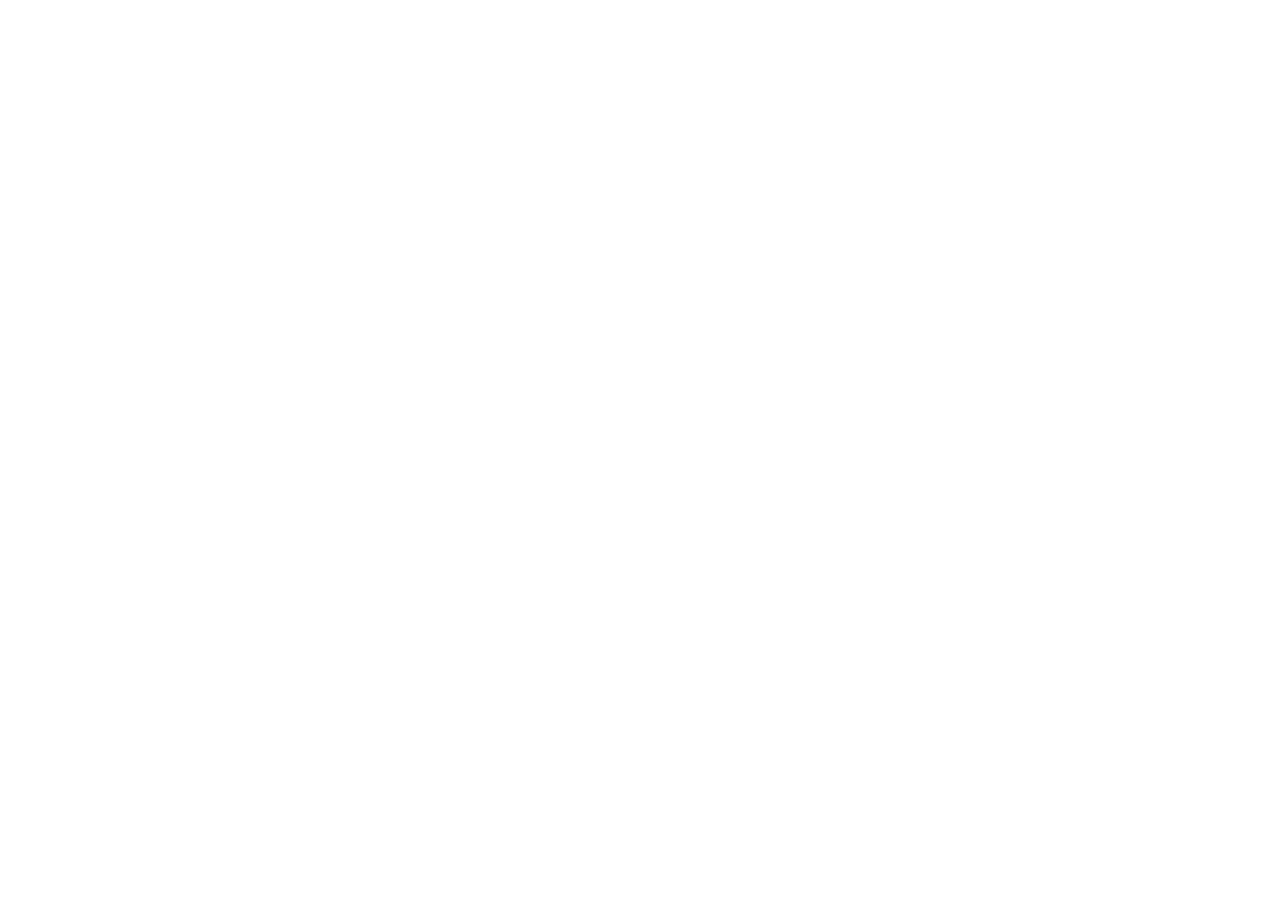
==== barcode.html @ b5248467 "01" ====
<!DOCTYPE html>
<html>
<head>
    <meta charset="utf-8">
    <meta name="viewport" content="width=device-width, initial-scale=1, shrink-to-fit=no">
    <title>TESK E-DESK</title>
    <!-- <link rel="stylesheet" href="https://stackpath.bootstrapcdn.com/bootstrap/4.4.1/css/bootstrap.min.css" integrity="sha384-Vkoo8x4CGsO3+Hhxv8T/Q5PaXtkKtu6ug5TOeNV6gBiFeWPGFN9MuhOf23Q9Ifjh" crossorigin="anonymous"> -->
    <link href="css/index.css" rel="stylesheet">
    <link href="https://fonts.googleapis.com/css2?family=Patrick+Hand&display=swap" rel="stylesheet"> 
    <script src="javascript.js"></script> 
    
  
     

</head>

<body>
    <div id="answer" class="answer"></div>
    <div id="answer1" class="answer"></div>
    <div id="answer2" class="answer"></div>
    <div id="answer3" class="answer"></div>
    <h1></h1>
  
    <script src="https://code.jquery.com/jquery-3.5.1.slim.min.js" integrity="sha384-DfXdz2htPH0lsSSs5nCTpuj/zy4C+OGpamoFVy38MVBnE+IbbVYUew+OrCXaRkfj" crossorigin="anonymous"></script>
</body>


</html>
---- css/index.css ----
html{
    overflow: hidden;
}
.content{
    display: flex;
    flex-direction: row;
}

.left-nav{
    width: 20%;
    height: 768px;
    border-right:2px solid #D5D5D5;
}
.button {
    transition-duration: 0.4s;
    width: 100%;
    height: 100%;
    color: #707070;
    background-color: white;
    font-size: 3vh;
    font-family: noto sans tc;
    border: none;
    border-bottom: 2px solid #D5D5D5;
  }
  .button:hover {
    color: white;
    background-color: #E89F72;
    border-radius: 15px;
  }
  .button_ac {
    transition-duration: 0.4s;
    width: 100%;
    height: 100%;
    color: white;
    background-color: #E89F72;
    border-radius: 15px;
    border: none;
    font-size: 3vh;
    font-family: noto sans tc;
  }
.nav{
    width: 100%;
    height: 9%;
}
.top_nav{
    display: flex;
    align-items: center;
    justify-content: center;
    font-size: 35px;
    font-family: noto sans tc;
    margin-top: 20px;
    margin-bottom: 20px;
    color: #707070;
}
.top{
    display: flex;
    align-items: center;
   
    height: 50px;    
    border-bottom: 2px solid #D5D5D5;
    font-size: 20px;
    font-family: noto sans tc;
    color: #707070;
}
.right_con{
    width: 75%;
    display: flex;
    flex-direction: column;
}
.start_btn{
    height: 100px;
    display: flex;
    align-items: center;
    justify-content: center;
}
.button2{
    transition-duration: 0.4s;
    width: 20%;
    height: 60%;
    color: white;
    background-color: #B1DFC4;
    font-size: 3vh;
    font-family: noto sans tc;
    border-radius: 40px;
    border: none;
    
}
.button2:hover{
    background-color: #89BB9D;
}
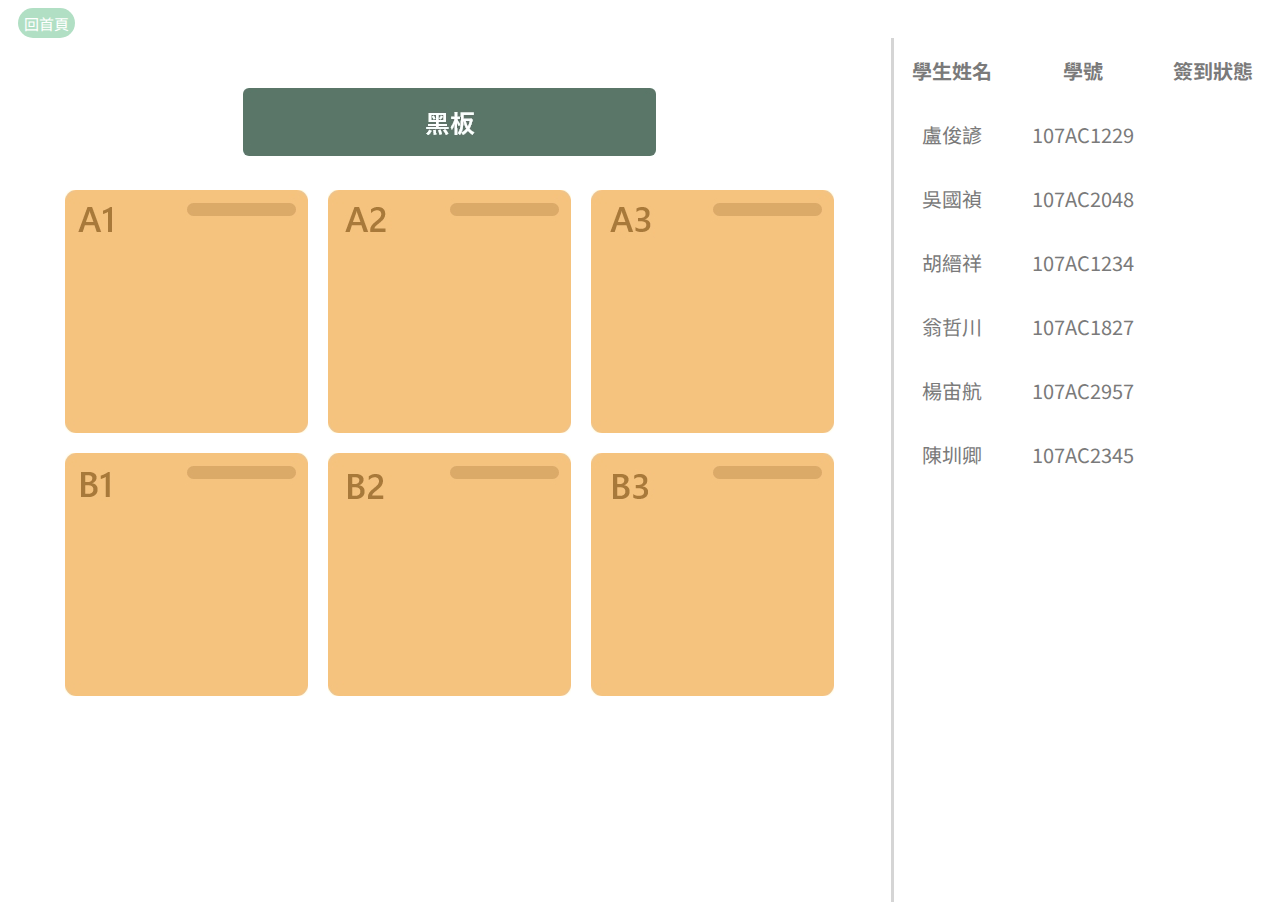
==== commit 0047e096: "02" ====
--- a/barcode.html
+++ b/barcode.html
@@ -5,9 +5,9 @@
     <meta name="viewport" content="width=device-width, initial-scale=1, shrink-to-fit=no">
     <title>TESK E-DESK</title>
     <!-- <link rel="stylesheet" href="https://stackpath.bootstrapcdn.com/bootstrap/4.4.1/css/bootstrap.min.css" integrity="sha384-Vkoo8x4CGsO3+Hhxv8T/Q5PaXtkKtu6ug5TOeNV6gBiFeWPGFN9MuhOf23Q9Ifjh" crossorigin="anonymous"> -->
-    <link href="css/index.css" rel="stylesheet">
-    <link href="https://fonts.googleapis.com/css2?family=Patrick+Hand&display=swap" rel="stylesheet"> 
-    <script src="javascript.js"></script> 
+    <link href="./css/barcode.css" rel="stylesheet">
+    <link href="https://fonts.googleapis.com/css2?family=Noto+Sans+TC&display=swap" rel="stylesheet"> 
+    <script src="./javascript.js"></script> 
     
   
      
@@ -15,11 +15,73 @@
 </head>
 
 <body>
-    <div id="answer" class="answer"></div>
-    <div id="answer1" class="answer"></div>
-    <div id="answer2" class="answer"></div>
-    <div id="answer3" class="answer"></div>
-    <h1></h1>
+    <div>
+        <input type="button" class="button3" value="回首頁" onclick="location.href='https://tzu-chi-feng.github.io/tesk_test/'">
+    </div>
+    <div class="all_con">
+    <div class="seat">
+        <div class="blackboard">
+            <img src="./img/blackboard.jpg" alt="">
+        </div>
+
+<div class="desks">
+    <div class="row_1">
+        <div class="a1" >            
+            <div id="a12" style="font-family: noto sans tc;font-size: 30px;margin-top: 60px;"></div>
+            <div id="a13" style="font-family: noto sans tc;font-size: 40px;"></div>
+            <div id="a11" style="font-family: noto sans tc;font-size: 18px;"></div>
+        </div>
+        <div class="a2"></div>
+        <div class="a3"></div>
+    </div>
+    <div class="row_2">
+        <div class="b1"></div>
+        <div class="b2"></div>
+        <div class="b3"></div>
+        </div>
+    
+</div>
+    </div>
+    <div class="students">
+        <table class="students_table"> 
+            <tr> 
+             <th>學生姓名</th> 
+              <th>學號</th>
+              <th>簽到狀態</th>
+            </tr> 
+            <tr> 
+            <td>盧俊諺</th> 
+             <td>107AC1229</td> 
+             <td id="lu"></td>
+            </tr> 
+            <tr> 
+            <td>吳國禎</th> 
+             <td>107AC2048</td> 
+             <td id="wu"></td>
+            </tr> 
+            <tr> 
+                <td>胡縉祥</th> 
+                 <td>107AC1234</td> 
+                 <td id="hu"></td>
+                </tr> 
+                <tr> 
+                    <td>翁哲川</th> 
+                     <td>107AC1827</td> 
+                     <td id="won"></td>
+                    </tr> 
+                    <td>楊宙航</th> 
+                        <td>107AC2957</td>
+                        <td id="young"></td> 
+                       </tr> 
+                       <td>陳圳卿</th> 
+                        <td>107AC2345</td> 
+                        <td id="chen"></td>
+                       </tr>  
+          </table>
+          
+          
+    </div>
+    </div>
   
     <script src="https://code.jquery.com/jquery-3.5.1.slim.min.js" integrity="sha384-DfXdz2htPH0lsSSs5nCTpuj/zy4C+OGpamoFVy38MVBnE+IbbVYUew+OrCXaRkfj" crossorigin="anonymous"></script>
 </body>
--- a/css/barcode.css
+++ b/css/barcode.css
@@ -0,0 +1,92 @@
+.all_con{
+    display: flex;
+    flex-direction: row;
+}
+.seat{
+    width: 70%;
+    display: flex;
+    flex-direction: column;
+    align-items: center;
+}
+.students{
+    width: 30%;
+    height: 96vh;
+    border-left: 3px solid #D5D5D5;
+}
+.blackboard{
+    margin-top: 50px;
+}
+.desks{
+    margin-top: 30px;
+    line-height: 50px;
+    text-align: center;
+    color: white;
+}
+.a1{
+    background-image: url(/img/a1.jpg);
+    width: 243px;
+    height: 243px;
+    margin-right: 20px;
+    font-weight: 700;
+}
+.a2{
+    background-image: url(/img/a2.jpg);
+    width: 243px;
+    height: 243px;
+    margin-right: 20px;
+}
+.a3{
+    background-image: url(/img/a3.jpg);
+    width: 243px;
+    height: 243px;
+}
+.row_1{
+    display: flex;
+    flex-direction: row;
+}
+.b1{
+    background-image: url(/img/b1.jpg);
+    width: 243px;
+    height: 243px;
+    margin-right: 20px;
+}
+.b2{
+    background-image: url(/img/b2.jpg);
+    width: 243px;
+    height: 243px;
+    margin-right: 20px;
+}
+.b3{
+    background-image: url(/img/b3.jpg);
+    width: 243px;
+    height: 243px;
+}
+.row_2{
+    display: flex;
+    flex-direction: row;
+    margin-top: 20px;
+}
+.students_table{
+    width: 100%;
+    font-family: noto sans tc;
+    font-size: 20px;
+    line-height: 60px;
+    text-align: center;
+    color: #7A7A7A;
+}
+.button3{
+    background-color: #B1DFC4;
+    color: white;
+    font-family: noto sans tc;
+    font-size: 15px;
+    border: none;
+    border-radius: 30px;
+    height: 30px;
+    margin-left: 10px;
+}
+.button3:hover{
+    background-color: #89BB9D;
+    color: white;
+    
+    
+}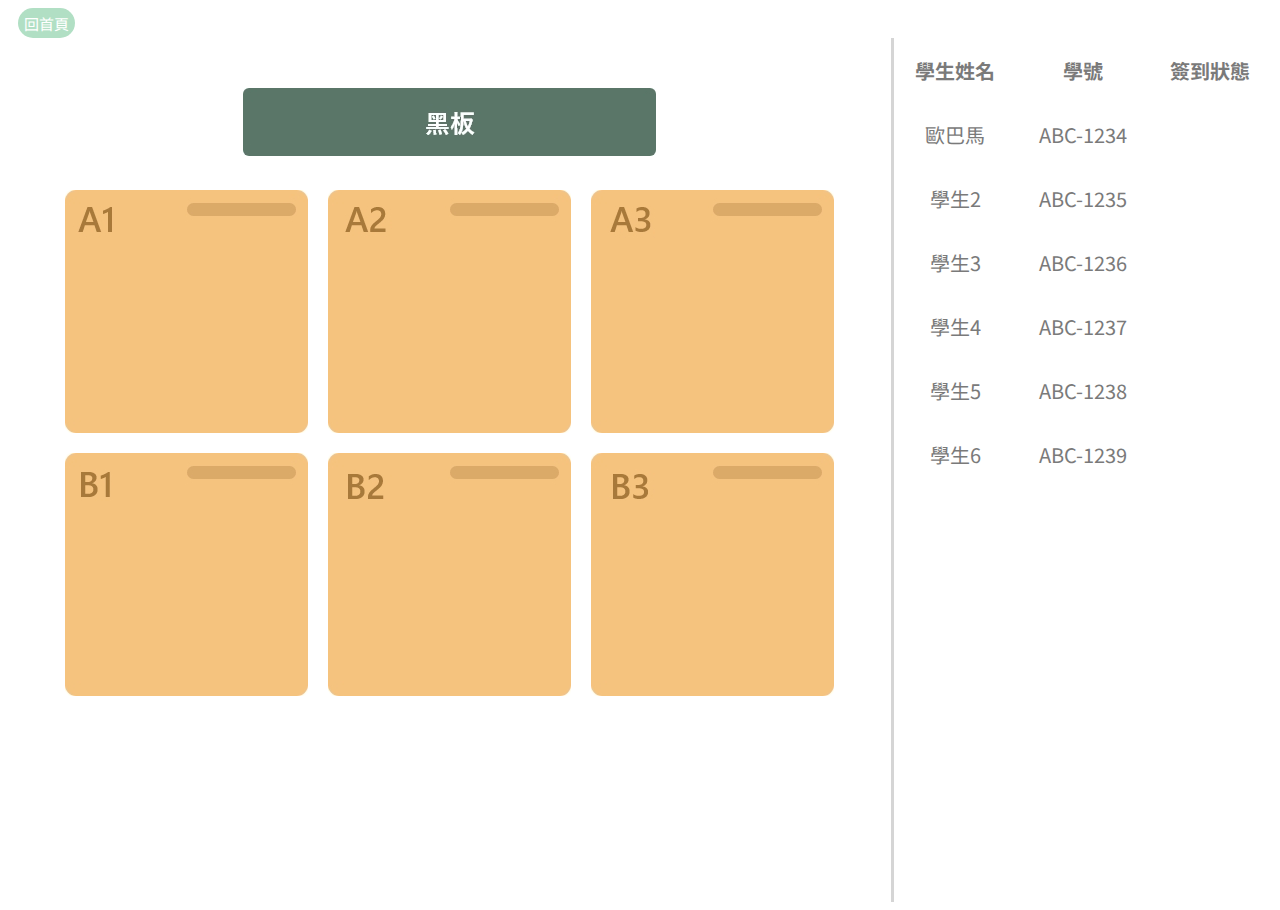
==== commit d05aaee7: "Add files via upload" ====
--- a/barcode.html
+++ b/barcode.html
@@ -1,91 +1,91 @@
-<!DOCTYPE html>
-<html>
-<head>
-    <meta charset="utf-8">
-    <meta name="viewport" content="width=device-width, initial-scale=1, shrink-to-fit=no">
-    <title>TESK E-DESK</title>
-    <!-- <link rel="stylesheet" href="https://stackpath.bootstrapcdn.com/bootstrap/4.4.1/css/bootstrap.min.css" integrity="sha384-Vkoo8x4CGsO3+Hhxv8T/Q5PaXtkKtu6ug5TOeNV6gBiFeWPGFN9MuhOf23Q9Ifjh" crossorigin="anonymous"> -->
-    <link href="./css/barcode.css" rel="stylesheet">
-    <link href="https://fonts.googleapis.com/css2?family=Noto+Sans+TC&display=swap" rel="stylesheet"> 
-    <script src="./javascript.js"></script> 
-    
-  
-     
-
-</head>
-
-<body>
-    <div>
-        <input type="button" class="button3" value="回首頁" onclick="location.href='https://tzu-chi-feng.github.io/tesk_test/'">
-    </div>
-    <div class="all_con">
-    <div class="seat">
-        <div class="blackboard">
-            <img src="./img/blackboard.jpg" alt="">
-        </div>
-
-<div class="desks">
-    <div class="row_1">
-        <div class="a1" >            
-            <div id="a12" style="font-family: noto sans tc;font-size: 30px;margin-top: 60px;"></div>
-            <div id="a13" style="font-family: noto sans tc;font-size: 40px;"></div>
-            <div id="a11" style="font-family: noto sans tc;font-size: 18px;"></div>
-        </div>
-        <div class="a2"></div>
-        <div class="a3"></div>
-    </div>
-    <div class="row_2">
-        <div class="b1"></div>
-        <div class="b2"></div>
-        <div class="b3"></div>
-        </div>
-    
-</div>
-    </div>
-    <div class="students">
-        <table class="students_table"> 
-            <tr> 
-             <th>學生姓名</th> 
-              <th>學號</th>
-              <th>簽到狀態</th>
-            </tr> 
-            <tr> 
-            <td>盧俊諺</th> 
-             <td>107AC1229</td> 
-             <td id="lu"></td>
-            </tr> 
-            <tr> 
-            <td>吳國禎</th> 
-             <td>107AC2048</td> 
-             <td id="wu"></td>
-            </tr> 
-            <tr> 
-                <td>胡縉祥</th> 
-                 <td>107AC1234</td> 
-                 <td id="hu"></td>
-                </tr> 
-                <tr> 
-                    <td>翁哲川</th> 
-                     <td>107AC1827</td> 
-                     <td id="won"></td>
-                    </tr> 
-                    <td>楊宙航</th> 
-                        <td>107AC2957</td>
-                        <td id="young"></td> 
-                       </tr> 
-                       <td>陳圳卿</th> 
-                        <td>107AC2345</td> 
-                        <td id="chen"></td>
-                       </tr>  
-          </table>
-          
-          
-    </div>
-    </div>
-  
-    <script src="https://code.jquery.com/jquery-3.5.1.slim.min.js" integrity="sha384-DfXdz2htPH0lsSSs5nCTpuj/zy4C+OGpamoFVy38MVBnE+IbbVYUew+OrCXaRkfj" crossorigin="anonymous"></script>
-</body>
-
-
-</html>
-
+<!DOCTYPE html>
+<html>
+<head>
+    <meta charset="utf-8">
+    <meta name="viewport" content="width=device-width, initial-scale=1, shrink-to-fit=no">
+    <title>TESK E-DESK</title>
+    <!-- <link rel="stylesheet" href="https://stackpath.bootstrapcdn.com/bootstrap/4.4.1/css/bootstrap.min.css" integrity="sha384-Vkoo8x4CGsO3+Hhxv8T/Q5PaXtkKtu6ug5TOeNV6gBiFeWPGFN9MuhOf23Q9Ifjh" crossorigin="anonymous"> -->
+    <link href="./css/barcode.css" rel="stylesheet">
+    <link href="https://fonts.googleapis.com/css2?family=Noto+Sans+TC&display=swap" rel="stylesheet"> 
+    <script src="./javascript.js"></script> 
+    
+  
+     
+
+</head>
+
+<body>
+    <div>
+        <input type="button" class="button3" value="回首頁" onclick="location.href='https://tzu-chi-feng.github.io/tesk_test/'">
+    </div>
+    <div class="all_con">
+    <div class="seat">
+        <div class="blackboard">
+            <img src="./img/blackboard.jpg" alt="">
+        </div>
+
+<div class="desks">
+    <div class="row_1">
+        <div class="a1" >            
+            <div id="a12" style="font-family: noto sans tc;font-size: 30px;margin-top: 60px;"></div>
+            <div id="a13" style="font-family: noto sans tc;font-size: 40px;"></div>
+            <div id="a11" style="font-family: noto sans tc;font-size: 18px;"></div>
+        </div>
+        <div class="a2"></div>
+        <div class="a3"></div>
+    </div>
+    <div class="row_2">
+        <div class="b1"></div>
+        <div class="b2"></div>
+        <div class="b3"></div>
+        </div>
+    
+</div>
+    </div>
+    <div class="students">
+        <table class="students_table"> 
+            <tr> 
+             <th>學生姓名</th> 
+              <th>學號</th>
+              <th>簽到狀態</th>
+            </tr> 
+            <tr> 
+            <td>歐巴馬</th> 
+             <td>ABC-1234</td> 
+             <td id="lu"></td>
+            </tr> 
+            <tr> 
+            <td>學生2</th> 
+             <td>ABC-1235</td> 
+             <td id="wu"></td>
+            </tr> 
+            <tr> 
+                <td>學生3</th> 
+                 <td>ABC-1236</td> 
+                 <td id="hu"></td>
+                </tr> 
+                <tr> 
+                    <td>學生4</th> 
+                     <td>ABC-1237</td> 
+                     <td id="won"></td>
+                    </tr> 
+                    <td>學生5</th> 
+                        <td>ABC-1238</td>
+                        <td id="young"></td> 
+                       </tr> 
+                       <td>學生6</th> 
+                        <td>ABC-1239</td> 
+                        <td id="chen"></td>
+                       </tr>  
+          </table>
+          
+          
+    </div>
+    </div>
+  
+    <script src="https://code.jquery.com/jquery-3.5.1.slim.min.js" integrity="sha384-DfXdz2htPH0lsSSs5nCTpuj/zy4C+OGpamoFVy38MVBnE+IbbVYUew+OrCXaRkfj" crossorigin="anonymous"></script>
+</body>
+
+
+</html>
+
--- a/css/barcode.css
+++ b/css/barcode.css
@@ -1,92 +1,92 @@
-.all_con{
-    display: flex;
-    flex-direction: row;
-}
-.seat{
-    width: 70%;
-    display: flex;
-    flex-direction: column;
-    align-items: center;
-}
-.students{
-    width: 30%;
-    height: 96vh;
-    border-left: 3px solid #D5D5D5;
-}
-.blackboard{
-    margin-top: 50px;
-}
-.desks{
-    margin-top: 30px;
-    line-height: 50px;
-    text-align: center;
-    color: white;
-}
-.a1{
-    background-image: url(/img/a1.jpg);
-    width: 243px;
-    height: 243px;
-    margin-right: 20px;
-    font-weight: 700;
-}
-.a2{
-    background-image: url(/img/a2.jpg);
-    width: 243px;
-    height: 243px;
-    margin-right: 20px;
-}
-.a3{
-    background-image: url(/img/a3.jpg);
-    width: 243px;
-    height: 243px;
-}
-.row_1{
-    display: flex;
-    flex-direction: row;
-}
-.b1{
-    background-image: url(/img/b1.jpg);
-    width: 243px;
-    height: 243px;
-    margin-right: 20px;
-}
-.b2{
-    background-image: url(/img/b2.jpg);
-    width: 243px;
-    height: 243px;
-    margin-right: 20px;
-}
-.b3{
-    background-image: url(/img/b3.jpg);
-    width: 243px;
-    height: 243px;
-}
-.row_2{
-    display: flex;
-    flex-direction: row;
-    margin-top: 20px;
-}
-.students_table{
-    width: 100%;
-    font-family: noto sans tc;
-    font-size: 20px;
-    line-height: 60px;
-    text-align: center;
-    color: #7A7A7A;
-}
-.button3{
-    background-color: #B1DFC4;
-    color: white;
-    font-family: noto sans tc;
-    font-size: 15px;
-    border: none;
-    border-radius: 30px;
-    height: 30px;
-    margin-left: 10px;
-}
-.button3:hover{
-    background-color: #89BB9D;
-    color: white;
-    
-    
+.all_con{
+    display: flex;
+    flex-direction: row;
+}
+.seat{
+    width: 70%;
+    display: flex;
+    flex-direction: column;
+    align-items: center;
+}
+.students{
+    width: 30%;
+    height: 96vh;
+    border-left: 3px solid #D5D5D5;
+}
+.blackboard{
+    margin-top: 50px;
+}
+.desks{
+    margin-top: 30px;
+    line-height: 50px;
+    text-align: center;
+    color: white;
+}
+.a1{
+    background-image: url(../img/a1.jpg);
+    width: 243px;
+    height: 243px;
+    margin-right: 20px;
+    font-weight: 700;
+}
+.a2{
+    background-image: url(../img/a2.jpg);
+    width: 243px;
+    height: 243px;
+    margin-right: 20px;
+}
+.a3{
+    background-image: url(../img/a3.jpg);
+    width: 243px;
+    height: 243px;
+}
+.row_1{
+    display: flex;
+    flex-direction: row;
+}
+.b1{
+    background-image: url(../img/b1.jpg);
+    width: 243px;
+    height: 243px;
+    margin-right: 20px;
+}
+.b2{
+    background-image: url(../img/b2.jpg);
+    width: 243px;
+    height: 243px;
+    margin-right: 20px;
+}
+.b3{
+    background-image: url(../img/b3.jpg);
+    width: 243px;
+    height: 243px;
+}
+.row_2{
+    display: flex;
+    flex-direction: row;
+    margin-top: 20px;
+}
+.students_table{
+    width: 100%;
+    font-family: noto sans tc;
+    font-size: 20px;
+    line-height: 60px;
+    text-align: center;
+    color: #7A7A7A;
+}
+.button3{
+    background-color: #B1DFC4;
+    color: white;
+    font-family: noto sans tc;
+    font-size: 15px;
+    border: none;
+    border-radius: 30px;
+    height: 30px;
+    margin-left: 10px;
+}
+.button3:hover{
+    background-color: #89BB9D;
+    color: white;
+    
+    
 }